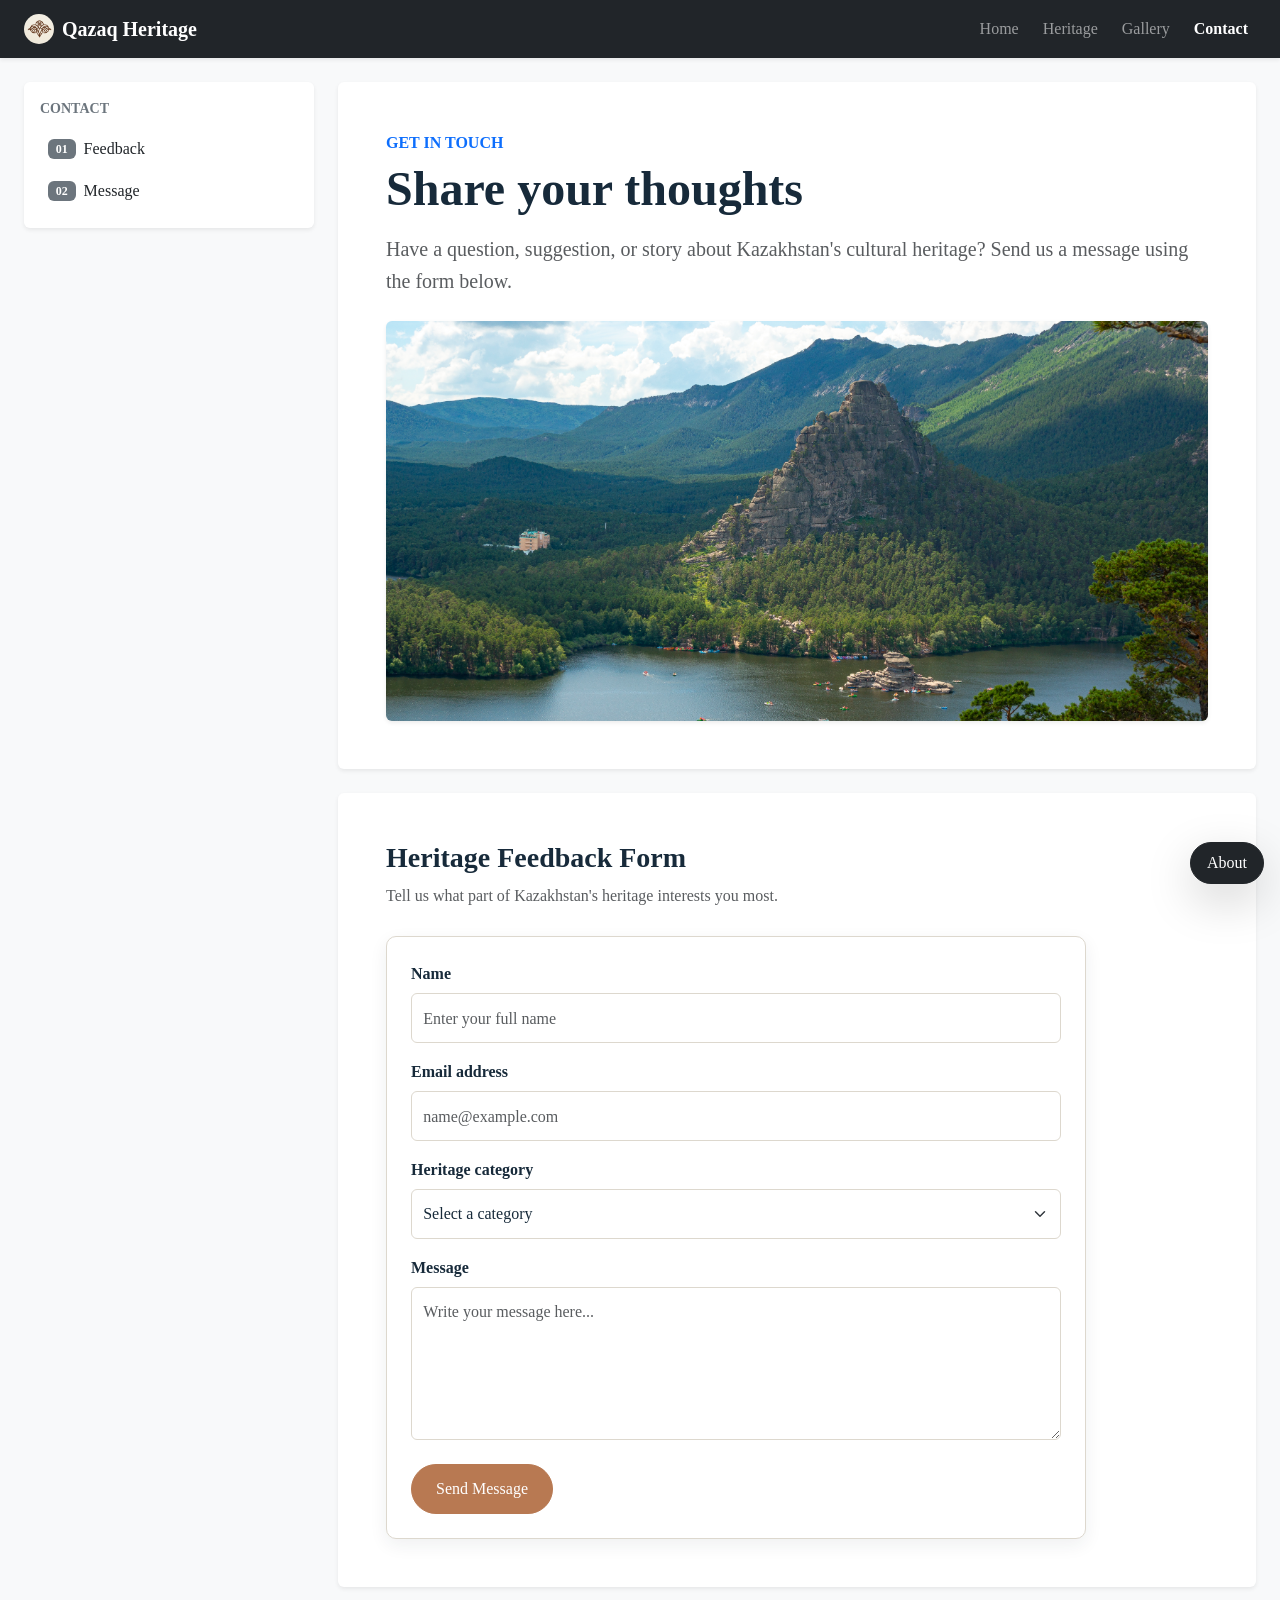
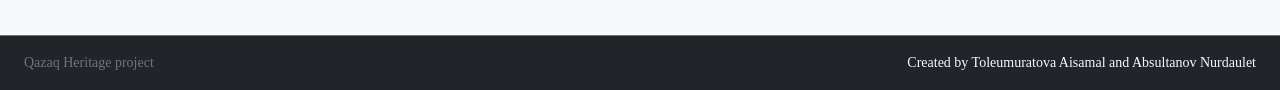
==== contact.html @ be9a11bf "Assignment 3 completed with Bootstrap 5" ====
<!DOCTYPE html>
<html lang="en">
<head>
    <meta charset="UTF-8">
    <meta name="viewport" content="width=device-width, initial-scale=1.0">
    <!-- Qazaq Heritage Team Project -->
    <title>Contact | Qazaq Heritage</title>
    
    <!-- Bootstrap 5 CSS -->
    <link href="https://cdn.jsdelivr.net/npm/bootstrap@5.3.3/dist/css/bootstrap.min.css" rel="stylesheet">
    <!-- Custom Stylesheet -->
    <link rel="stylesheet" href="css/style.css">
</head>
<body class="d-flex flex-column min-vh-100 bg-light">

    <!-- Task 5: Bootstrap Navigation Bar -->
    <header class="sticky-top">
        <nav class="navbar navbar-expand-lg navbar-dark bg-dark shadow-sm">
            <div class="container-fluid px-4">
                <a class="navbar-brand d-flex align-items-center gap-2 fw-bold" href="index.html">
                    <img src="images/hero.jpg" alt="Qazaq Heritage logo" width="30" height="30" class="rounded-circle object-fit-cover">
                    <span>Qazaq Heritage</span>
                </a>
                <button class="navbar-toggler" type="button" data-bs-toggle="collapse" data-bs-target="#mainNavbar" aria-controls="mainNavbar" aria-expanded="false" aria-label="Toggle navigation">
                    <span class="navbar-toggler-icon"></span>
                </button>
                <div class="collapse navbar-collapse" id="mainNavbar">
                    <ul class="navbar-nav ms-auto mb-2 mb-lg-0 gap-lg-2">
                        <li class="nav-item"><a class="nav-link" href="index.html">Home</a></li>
                        <li class="nav-item"><a class="nav-link" href="heritage.html">Heritage</a></li>
                        <li class="nav-item"><a class="nav-link" href="gallery.html">Gallery</a></li>
                        <li class="nav-item"><a class="nav-link active fw-semibold" aria-current="page" href="contact.html">Contact</a></li>
                    </ul>
                </div>
            </div>
        </nav>
    </header>

    <!-- Main Content Layout -->
    <div class="container-fluid flex-grow-1 my-4 px-3 px-md-4">
        <div class="row g-4">
            
            <!-- Sidebar Navigation -->
            <aside class="col-12 col-lg-3">
                <div class="p-3 bg-white rounded shadow-sm sticky-lg-top" style="top: 80px;">
                    <p class="text-uppercase text-secondary fw-bold small mb-2">CONTACT</p>
                    <div class="list-group list-group-flush">
                        <a href="#feedback" class="list-group-item list-group-item-action border-0 px-2 py-2 d-flex align-items-center gap-2">
                            <span class="badge bg-secondary">01</span> Feedback
                        </a>
                        <a href="#message" class="list-group-item list-group-item-action border-0 px-2 py-2 d-flex align-items-center gap-2">
                            <span class="badge bg-secondary">02</span> Message
                        </a>
                    </div>
                </div>
            </aside>

            <!-- Main Body -->
            <main class="col-12 col-lg-9">
                
                <!-- Introduction Section -->
                <section id="feedback" class="p-4 p-md-5 bg-white rounded shadow-sm mb-4">
                    <p class="text-uppercase text-primary fw-bold mb-1">Get in Touch</p>
                    <h1 class="display-5 fw-bold mb-3">Share your thoughts</h1>
                    <p class="lead text-muted mb-4">Have a question, suggestion, or story about Kazakhstan's cultural heritage? Send us a message using the form below.</p>
                    <img src="images/burabay.jpg" alt="Kazakhstan heritage landscape used for the contact page introduction" class="img-fluid rounded shadow-sm w-100 object-fit-cover" style="max-height: 400px;">
                </section>

                <!-- Task 9: Responsive Form Design -->
                <section class="p-4 p-md-5 bg-white rounded shadow-sm mb-4">
                    <h2 class="h3 fw-bold mb-2">Heritage Feedback Form</h2>
                    <p class="text-muted mb-4">Tell us what part of Kazakhstan's heritage interests you most.</p>

                    <form class="contact-form">
                        <div class="mb-3">
                            <label for="name" class="form-label fw-semibold">Name</label>
                            <input type="text" class="form-control form-control-lg" id="name" name="name" placeholder="Enter your full name" required>
                        </div>

                        <div class="mb-3">
                            <label for="email" class="form-label fw-semibold">Email address</label>
                            <input type="email" class="form-control form-control-lg" id="email" name="email" placeholder="name@example.com" required>
                        </div>

                        <div class="mb-3">
                            <label for="category" class="form-label fw-semibold">Heritage category</label>
                            <select class="form-select form-select-lg" id="category" name="category" required>
                                <option value="" disabled selected>Select a category</option>
                                <option value="historical-sites">Historical Sites</option>
                                <option value="traditional-architecture">Traditional Architecture</option>
                                <option value="nomadic-culture">Nomadic Culture</option>
                                <option value="cultural-symbols">Cultural Symbols</option>
                            </select>
                        </div>

                        <div id="message" class="mb-4">
                            <label for="message-input" class="form-label fw-semibold">Message</label>
                            <textarea class="form-control" id="message-input" name="message" rows="5" placeholder="Write your message here..." required></textarea>
                        </div>

                        <button type="submit" class="btn btn-primary btn-lg rounded-pill px-4">Send Message</button>
                    </form>
                </section>

            </main>
        </div>
    </div>

    <!-- Task 10 & Submission Rule: Footer with Member Names -->
    <footer class="bg-dark text-white py-3 mt-auto border-top border-secondary">
        <div class="container-fluid px-4 d-flex flex-column flex-md-row justify-content-between align-items-center gap-2">
            <p class="mb-0 small text-secondary">Qazaq Heritage project</p>
            <p class="mb-0 small text-light">Created by Toleumuratova Aisamal and Absultanov Nurdaulet</p>
        </div>
    </footer>

    <!-- Team Information Widget -->
    <details class="team-info position-fixed bottom-0 end-0 m-3 z-3">
        <summary class="btn btn-dark shadow-lg px-3 py-2 rounded-pill">About</summary>
        <div class="team-info-popup card p-3 shadow-lg border-0 mt-2 position-absolute bottom-100 end-0 bg-white" style="width: 260px;">
            <h3 class="h6 fw-bold mb-3 text-center">About the Team</h3>
            <div class="d-flex justify-content-around">
                <div class="text-center">
                    <img class="rounded-circle object-fit-cover mb-1" src="images/aisamal.jpg" alt="Toleumuratova Aisamal" width="50" height="50">
                    <span class="d-block small fw-semibold">Aisamal</span>
                </div>
                <div class="text-center">
                    <img class="rounded-circle object-fit-cover mb-1" src="images/nurdaulet.jpg" alt="Absultanov Nurdaulet" width="50" height="50">
                    <span class="d-block small fw-semibold">Nurdaulet</span>
                </div>
            </div>
        </div>
    </details>

    <!-- Bootstrap 5 JavaScript Bundle -->
    <script src="https://cdn.jsdelivr.net/npm/bootstrap@5.3.3/dist/js/bootstrap.bundle.min.js"></script>
</body>
</html>
---- css/style.css ----
body {
    margin: 0;
    background-color: #F7F5F0;
    color: #172A3A;
    font-family: Georgia, "Times New Roman", serif;
    line-height: 1.6;
}

.page-layout {
    min-height: 100vh;
    display: grid;
    grid-template-columns: 220px 1fr;
    grid-template-rows: auto 1fr auto;
    grid-template-areas:
        "header  header"
        "sidebar main"
        "footer  footer";
}

.site-header {
    grid-area: header;
    display: flex;
    flex-direction: row;
    justify-content: space-between;
    align-items: center;
    gap: 0.55rem;
    padding: 1.4rem 5vw 1.25rem;
    background-color: #172A3A;
    color: #FFFFFF;
}

.site-footer {
    grid-area: footer;
    display: flex;
    justify-content: space-between;
    align-items: center;
    gap: 1rem;
    padding: 1.25rem 5vw;
    background-color: #172A3A;
    color: #FFFFFF;
    font-size: 0.9rem;
}

.site-footer p {
    margin: 0;
}

.logo {
    display: inline-flex;
    align-items: center;
    gap: 0.55rem;
    color: #FFFFFF;
    font-size: 1.55rem;
    font-weight: bold;
    letter-spacing: 0.03rem;
    text-decoration: none;
}

.logo-mark {
    display: block;
    width: 38px;
    height: 38px;
    object-fit: contain;
    flex-shrink: 0;
}

.main-navigation {
    display: flex;
    align-items: center;
    justify-content: center;
    gap: 1.25rem;
}

.main-navigation a {
    color: inherit;
    text-decoration: none;
    padding: 0.55rem 1rem;
    border-radius: 6px;
    font-size: 1.05rem;
    transition: background-color 0.2s ease, color 0.2s ease;
}

.main-navigation a:hover {
    background-color: rgba(255, 255, 255, 0.1);
    color: #B87952;
}

.main-navigation a.active {
    background-color: #B87952;
    color: #FFFFFF;
}

.sidebar {
    grid-area: sidebar;
    padding: 2.5rem 1rem;
    background-color: #F7F5F0;
    border-right: 1px solid #DDD8CE;
}

.sidebar-label {
    margin: 0 0 1.5rem;
    color: #172A3A;
    font-size: 0.75rem;
    font-weight: bold;
    letter-spacing: 0.16rem;
    line-height: 1.3;
}

.sidebar-index {
    display: flex;
    flex-direction: column;
    gap: 1.15rem;
    margin: 0;
    padding: 0;
    list-style: none;
}

.sidebar-index li {
    margin: 0;
}

.sidebar-index a,
.sidebar-index-static span {
    display: flex;
    flex-direction: column;
    gap: 0.15rem;
    color: #172A3A;
    font-size: 0.75rem;
    font-weight: bold;
    letter-spacing: 0.08rem;
    line-height: 1.3;
    text-decoration: none;
}

.sidebar-index a span,
.sidebar-index-static b {
    color: #6C8582;
    font-size: 0.65rem;
    letter-spacing: 0.12rem;
}

.sidebar-index a:hover,
.sidebar-index a:focus {
    color: #B87952;
}

.main-content {
    grid-area: main;
    width: min(100% - 4rem, 1120px);
    margin: 0 auto;
    padding: 4rem 2rem 5rem;
}

.main-content section {
    margin-bottom: 4rem;
}

.main-content section:last-child {
    margin-bottom: 0;
}

.eyebrow {
    margin: 0 0 0.7rem;
    color: #B87952;
    font-size: 0.75rem;
    font-weight: bold;
    letter-spacing: 0.16rem;
    text-transform: uppercase;
}

h1,
h2,
h3 {
    color: #172A3A;
    line-height: 1.2;
}

h1 {
    max-width: 700px;
    margin: 0 0 1.25rem;
    font-size: clamp(2.2rem, 5vw, 3.8rem);
    letter-spacing: 0;
}

h2 {
    margin: 0 0 0.9rem;
    font-size: 1.65rem;
}

h3 {
    font-size: 1.15rem;
}

.main-content img {
    display: block;
    width: 100%;
    max-width: 850px;
    height: 280px;
    margin-top: 2.25rem;
    object-fit: cover;
    border-radius: 8px;
}

.main-content section > p {
    max-width: 70ch;
}

.main-content ol,
.main-content ul {
    max-width: 620px;
    margin: 1.25rem 0 0;
    padding-left: 1.4rem;
}

.main-content li {
    margin-bottom: 0.55rem;
    padding-left: 0.35rem;
}

.main-content li::marker {
    color: #B87952;
    font-weight: bold;
}

#heritage-guide ol {
    display: flex;
    gap: 1rem;
    max-width: none;
    padding: 0;
    list-style: none;
}

#heritage-guide ol li {
    display: flex;
    flex: 1;
    flex-direction: column;
    gap: 1rem;
    margin: 0;
    padding: 1.25rem;
    border: 1px solid #DDD8CE;
    border-radius: 12px;
    background-color: #FFFFFF;
    transition: border-color 0.2s ease, transform 0.2s ease;
}

#heritage-guide ol li:hover {
    border-color: #B87952;
    transform: translateY(-3px);
}

.guide-number {
    color: #B87952;
    font-size: 0.75rem;
    font-weight: bold;
    letter-spacing: 0.12rem;
}

#heritage-guide ol li > span:last-child {
    color: #172A3A;
    font-weight: bold;
    line-height: 1.35;
}

#heritage-guide ol a {
    color: #B87952;
    font-size: 0.85rem;
    font-weight: normal;
    text-decoration: none;
}

#heritage-guide ol a:hover {
    color: #172A3A;
}

#traditions ul {
    display: grid;
    grid-template-columns: 1fr;
    gap: 0.75rem;
    max-width: 700px;
    padding: 0;
    list-style: none;
}

#traditions ul li {
    margin: 0;
    padding: 1rem;
    border: 1px solid #DDD8CE;
    border-radius: 8px;
    background-color: #FFFFFF;
    transition: border-color 0.2s ease, transform 0.2s ease;
}

#traditions ul li:hover {
    border-color: #6C8582;
    transform: translateY(-2px);
}

#architecture,
#cultural-symbols {
    max-width: 760px;
    padding-top: 1.5rem;
    border-top: 1px solid #DDD8CE;
}

#architecture::before,
#cultural-symbols::before {
    display: block;
    margin-bottom: 0.6rem;
    color: #B87952;
    content: "HERITAGE NOTE";
    font-size: 0.7rem;
    font-weight: bold;
    letter-spacing: 0.14rem;
}

#architecture p,
#cultural-symbols p {
    max-width: 60ch;
    margin-bottom: 0;
}

.featured-cards {
    display: flex;
    flex-direction: column;
    align-items: center;
    gap: 1.5rem;
    margin-top: 1.75rem;
}

.heritage-cards {
    display: flex;
    gap: 1.5rem;
    margin-top: 1.75rem;
}

.heritage-card {
    display: flex;
    flex: 1;
    flex-direction: column;
    min-height: 360px;
    padding: 1.5rem;
    border: 1px solid #DDD8CE;
    border-radius: 10px;
    background-color: #FFFFFF;
    box-shadow: 0 6px 18px rgba(23, 42, 58, 0.07);
    transition: transform 0.2s ease, box-shadow 0.2s ease;
}

.heritage-card:hover {
    transform: translateY(-3px);
    box-shadow: 0 9px 22px rgba(23, 42, 58, 0.12);
}

.heritage-card img {
    width: 100%;
    height: 175px;
    margin: 0 0 1rem;
    object-fit: cover;
    border-radius: 8px;
}

.heritage-card h3 {
    margin: 0 0 0.75rem;
    line-height: 1.3;
}

.heritage-card p {
    margin-top: 0;
}

.heritage-card a {
    display: inline-flex;
    align-items: center;
    justify-content: center;
    margin-top: auto;
    padding: 0.6rem 1rem;
    border-radius: 999px;
    background-color: #B87952;
    color: #FFFFFF;
    font-weight: bold;
    text-decoration: none;
    transition: background-color 0.2s ease, transform 0.2s ease, box-shadow 0.2s ease;
}

.heritage-card a:hover {
    background-color: #172A3A;
    color: #FFFFFF;
    transform: translateY(-1px);
    box-shadow: 0 6px 14px rgba(23, 42, 58, 0.12);
}

.heritage-gallery {
    display: grid;
    grid-template-columns: repeat(3, 1fr);
    justify-items: center;
    gap: 1rem;
    margin-top: 1.75rem;
}

.gallery-item {
    position: relative;
    margin: 0;
    overflow: hidden;
    border: 1px solid #DDD8CE;
    border-radius: 8px;
    background-color: #FFFFFF;
    box-shadow: 0 5px 16px rgba(23, 42, 58, 0.06);
    transition: box-shadow 0.2s ease, transform 0.2s ease;
}

.gallery-item:hover {
    transform: translateY(-3px);
    box-shadow: 0 8px 20px rgba(23, 42, 58, 0.11);
}

.gallery-item img {
    display: block;
    width: 100%;
    max-width: none;
    height: 185px;
    margin: 0;
    object-fit: cover;
    transition: transform 0.2s ease;
}

.gallery-item:hover img {
    transform: scale(1.03);
}

.gallery-item figcaption {
    position: absolute;
    right: 0;
    bottom: 0;
    left: 0;
    padding: 0.75rem 0.85rem;
    background: linear-gradient(transparent, rgba(23, 42, 58, 0.75));
    color: #FFFFFF;
    font-size: 0.95rem;
    opacity: 0;
    transform: translateY(100%);
    transition: opacity 0.25s ease, transform 0.25s ease;
}

.gallery-item:hover figcaption {
    opacity: 1;
    transform: translateY(0);
}

table {
    width: 100%;
    margin-top: 1.75rem;
    border-collapse: collapse;
    background-color: #FFFFFF;
}

th,
td {
    padding: 0.8rem;
    border: 1px solid #DDD8CE;
    text-align: left;
}

th {
    background-color: #F7F5F0;
    color: #172A3A;
}

.contact-form {
    max-width: 700px;
    margin-top: 1.75rem;
    padding: 1.5rem;
    border: 1px solid #DDD8CE;
    border-radius: 10px;
    background-color: #FFFFFF;
    box-shadow: 0 6px 18px rgba(23, 42, 58, 0.07);
}

.form-group {
    margin-bottom: 1.25rem;
}

.contact-form label {
    display: block;
    margin-bottom: 0.4rem;
    font-weight: bold;
}

.contact-form input,
.contact-form select,
.contact-form textarea {
    box-sizing: border-box;
    width: 100%;
    padding: 0.7rem;
    border: 1px solid #DDD8CE;
    border-radius: 6px;
    background-color: #FFFFFF;
    color: #172A3A;
    font: inherit;
}

.contact-form textarea {
    resize: vertical;
}

.contact-form input:focus,
.contact-form select:focus,
.contact-form textarea:focus {
    border-color: #B87952;
    outline: 2px solid #B87952;
    outline-offset: 1px;
}

.contact-form button {
    padding: 0.7rem 1.2rem;
    border: 1px solid #B87952;
    border-radius: 6px;
    background-color: #B87952;
    color: #FFFFFF;
    cursor: pointer;
    font: inherit;
}

.contact-form button:hover {
    background-color: #172A3A;
}

.team-info {
    position: fixed;
    right: 1.25rem;
    bottom: 1.25rem;
    z-index: 2;
    border: none;
}

.team-info summary {
    list-style: none;
    cursor: pointer;
}

.team-info summary::-webkit-details-marker {
    display: none;
}

.team-info-button {
    display: inline-block;
    padding: 0.45rem 0.8rem;
    border: 1px solid #DDD8CE;
    border-radius: 6px;
    background-color: #172A3A;
    color: #FFFFFF;
    cursor: pointer;
    font: inherit;
}

.team-info-button:hover,
.team-info-button:focus {
    background-color: #B87952;
}

.team-info-popup {
    position: absolute;
    right: 0;
    bottom: calc(100% + 0.5rem);
    width: min(360px, calc(100vw - 2rem));
    padding: 1rem;
    border: 1px solid #DDD8CE;
    border-radius: 10px;
    background-color: #FFFFFF;
    box-shadow: 0 8px 20px rgba(23, 42, 58, 0.12);
    opacity: 0;
    visibility: hidden;
    transition: opacity 0.2s ease, visibility 0.2s ease;
}

.team-info[open] .team-info-popup {
    opacity: 1;
    visibility: visible;
}

.team-info-popup h3 {
    margin: 0;
}

.team-photos {
    display: flex;
    gap: 1.25rem;
    justify-content: center;
    margin-top: 0.75rem;
}

.team-person {
    display: flex;
    flex-direction: column;
    align-items: center;
    gap: 0.35rem;
    font-weight: bold;
}

.team-avatar {
    width: 78px;
    height: 78px;
    border: 2px solid #DDD8CE;
    border-radius: 50%;
    object-fit: cover;
}
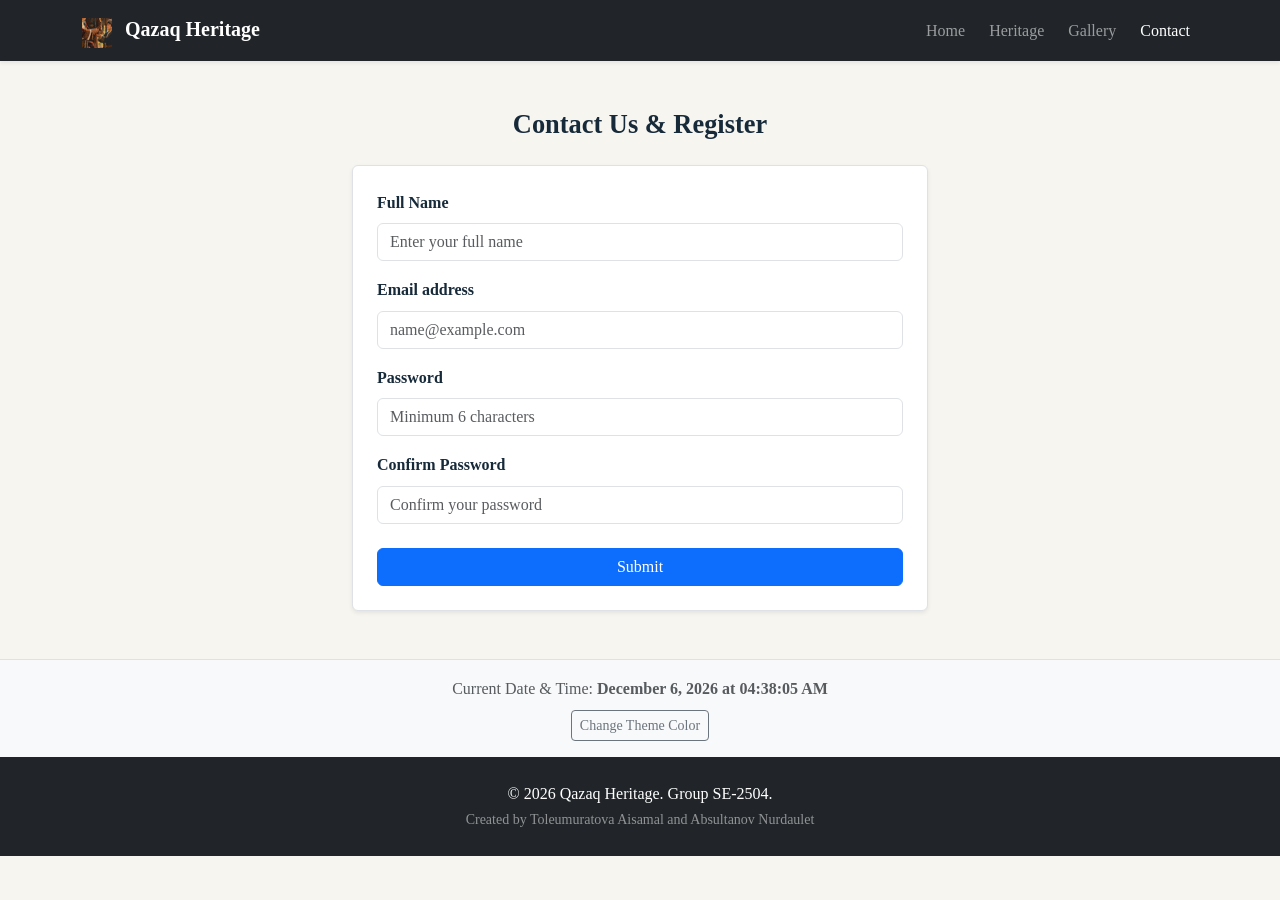
==== commit c2d5d595: "Add files via upload" ====
--- a/contact.html
+++ b/contact.html
@@ -1,138 +1,84 @@
-<!DOCTYPE html>
-<html lang="en">
-<head>
-    <meta charset="UTF-8">
-    <meta name="viewport" content="width=device-width, initial-scale=1.0">
-    <!-- Qazaq Heritage Team Project -->
-    <title>Contact | Qazaq Heritage</title>
-    
-    <!-- Bootstrap 5 CSS -->
-    <link href="https://cdn.jsdelivr.net/npm/bootstrap@5.3.3/dist/css/bootstrap.min.css" rel="stylesheet">
-    <!-- Custom Stylesheet -->
-    <link rel="stylesheet" href="css/style.css">
-</head>
-<body class="d-flex flex-column min-vh-100 bg-light">
-
-    <!-- Task 5: Bootstrap Navigation Bar -->
-    <header class="sticky-top">
-        <nav class="navbar navbar-expand-lg navbar-dark bg-dark shadow-sm">
-            <div class="container-fluid px-4">
-                <a class="navbar-brand d-flex align-items-center gap-2 fw-bold" href="index.html">
-                    <img src="images/hero.jpg" alt="Qazaq Heritage logo" width="30" height="30" class="rounded-circle object-fit-cover">
-                    <span>Qazaq Heritage</span>
-                </a>
-                <button class="navbar-toggler" type="button" data-bs-toggle="collapse" data-bs-target="#mainNavbar" aria-controls="mainNavbar" aria-expanded="false" aria-label="Toggle navigation">
-                    <span class="navbar-toggler-icon"></span>
-                </button>
-                <div class="collapse navbar-collapse" id="mainNavbar">
-                    <ul class="navbar-nav ms-auto mb-2 mb-lg-0 gap-lg-2">
-                        <li class="nav-item"><a class="nav-link" href="index.html">Home</a></li>
-                        <li class="nav-item"><a class="nav-link" href="heritage.html">Heritage</a></li>
-                        <li class="nav-item"><a class="nav-link" href="gallery.html">Gallery</a></li>
-                        <li class="nav-item"><a class="nav-link active fw-semibold" aria-current="page" href="contact.html">Contact</a></li>
-                    </ul>
-                </div>
-            </div>
-        </nav>
-    </header>
-
-    <!-- Main Content Layout -->
-    <div class="container-fluid flex-grow-1 my-4 px-3 px-md-4">
-        <div class="row g-4">
-            
-            <!-- Sidebar Navigation -->
-            <aside class="col-12 col-lg-3">
-                <div class="p-3 bg-white rounded shadow-sm sticky-lg-top" style="top: 80px;">
-                    <p class="text-uppercase text-secondary fw-bold small mb-2">CONTACT</p>
-                    <div class="list-group list-group-flush">
-                        <a href="#feedback" class="list-group-item list-group-item-action border-0 px-2 py-2 d-flex align-items-center gap-2">
-                            <span class="badge bg-secondary">01</span> Feedback
-                        </a>
-                        <a href="#message" class="list-group-item list-group-item-action border-0 px-2 py-2 d-flex align-items-center gap-2">
-                            <span class="badge bg-secondary">02</span> Message
-                        </a>
-                    </div>
-                </div>
-            </aside>
-
-            <!-- Main Body -->
-            <main class="col-12 col-lg-9">
-                
-                <!-- Introduction Section -->
-                <section id="feedback" class="p-4 p-md-5 bg-white rounded shadow-sm mb-4">
-                    <p class="text-uppercase text-primary fw-bold mb-1">Get in Touch</p>
-                    <h1 class="display-5 fw-bold mb-3">Share your thoughts</h1>
-                    <p class="lead text-muted mb-4">Have a question, suggestion, or story about Kazakhstan's cultural heritage? Send us a message using the form below.</p>
-                    <img src="images/burabay.jpg" alt="Kazakhstan heritage landscape used for the contact page introduction" class="img-fluid rounded shadow-sm w-100 object-fit-cover" style="max-height: 400px;">
-                </section>
-
-                <!-- Task 9: Responsive Form Design -->
-                <section class="p-4 p-md-5 bg-white rounded shadow-sm mb-4">
-                    <h2 class="h3 fw-bold mb-2">Heritage Feedback Form</h2>
-                    <p class="text-muted mb-4">Tell us what part of Kazakhstan's heritage interests you most.</p>
-
-                    <form class="contact-form">
-                        <div class="mb-3">
-                            <label for="name" class="form-label fw-semibold">Name</label>
-                            <input type="text" class="form-control form-control-lg" id="name" name="name" placeholder="Enter your full name" required>
-                        </div>
-
-                        <div class="mb-3">
-                            <label for="email" class="form-label fw-semibold">Email address</label>
-                            <input type="email" class="form-control form-control-lg" id="email" name="email" placeholder="name@example.com" required>
-                        </div>
-
-                        <div class="mb-3">
-                            <label for="category" class="form-label fw-semibold">Heritage category</label>
-                            <select class="form-select form-select-lg" id="category" name="category" required>
-                                <option value="" disabled selected>Select a category</option>
-                                <option value="historical-sites">Historical Sites</option>
-                                <option value="traditional-architecture">Traditional Architecture</option>
-                                <option value="nomadic-culture">Nomadic Culture</option>
-                                <option value="cultural-symbols">Cultural Symbols</option>
-                            </select>
-                        </div>
-
-                        <div id="message" class="mb-4">
-                            <label for="message-input" class="form-label fw-semibold">Message</label>
-                            <textarea class="form-control" id="message-input" name="message" rows="5" placeholder="Write your message here..." required></textarea>
-                        </div>
-
-                        <button type="submit" class="btn btn-primary btn-lg rounded-pill px-4">Send Message</button>
-                    </form>
-                </section>
-
-            </main>
-        </div>
-    </div>
-
-    <!-- Task 10 & Submission Rule: Footer with Member Names -->
-    <footer class="bg-dark text-white py-3 mt-auto border-top border-secondary">
-        <div class="container-fluid px-4 d-flex flex-column flex-md-row justify-content-between align-items-center gap-2">
-            <p class="mb-0 small text-secondary">Qazaq Heritage project</p>
-            <p class="mb-0 small text-light">Created by Toleumuratova Aisamal and Absultanov Nurdaulet</p>
-        </div>
-    </footer>
-
-    <!-- Team Information Widget -->
-    <details class="team-info position-fixed bottom-0 end-0 m-3 z-3">
-        <summary class="btn btn-dark shadow-lg px-3 py-2 rounded-pill">About</summary>
-        <div class="team-info-popup card p-3 shadow-lg border-0 mt-2 position-absolute bottom-100 end-0 bg-white" style="width: 260px;">
-            <h3 class="h6 fw-bold mb-3 text-center">About the Team</h3>
-            <div class="d-flex justify-content-around">
-                <div class="text-center">
-                    <img class="rounded-circle object-fit-cover mb-1" src="images/aisamal.jpg" alt="Toleumuratova Aisamal" width="50" height="50">
-                    <span class="d-block small fw-semibold">Aisamal</span>
-                </div>
-                <div class="text-center">
-                    <img class="rounded-circle object-fit-cover mb-1" src="images/nurdaulet.jpg" alt="Absultanov Nurdaulet" width="50" height="50">
-                    <span class="d-block small fw-semibold">Nurdaulet</span>
-                </div>
-            </div>
-        </div>
-    </details>
-
-    <!-- Bootstrap 5 JavaScript Bundle -->
-    <script src="https://cdn.jsdelivr.net/npm/bootstrap@5.3.3/dist/js/bootstrap.bundle.min.js"></script>
-</body>
+<!DOCTYPE html>
+<html lang="en">
+<head>
+    <meta charset="UTF-8">
+    <meta name="viewport" content="width=device-width, initial-scale=1.0">
+    <title>Qazaq Heritage - Contact</title>
+    <link href="https://cdn.jsdelivr.net/npm/bootstrap@5.3.3/dist/css/bootstrap.min.css" rel="stylesheet">
+    <link rel="stylesheet" href="css/style.css">
+</head>
+<body>
+
+    <!-- Navbar -->
+    <nav class="navbar navbar-expand-lg navbar-dark bg-dark shadow-sm">
+        <div class="container">
+            <a class="navbar-brand fw-bold" href="index.html">
+                <img src="images/logo.png" alt="Logo" width="30" height="30" class="d-inline-block align-text-top me-2">
+                Qazaq Heritage
+            </a>
+            <button class="navbar-toggler" type="button" data-bs-toggle="collapse" data-bs-target="#navbarNav">
+                <span class="navbar-toggler-icon"></span>
+            </button>
+            <div class="collapse navbar-collapse" id="navbarNav">
+                <ul class="navbar-nav ms-auto gap-lg-2">
+                    <li class="nav-item"><a class="nav-link" href="index.html">Home</a></li>
+                    <li class="nav-item"><a class="nav-link" href="heritage.html">Heritage</a></li>
+                    <li class="nav-item"><a class="nav-link" href="gallery.html">Gallery</a></li>
+                    <li class="nav-item"><a class="nav-link active" href="contact.html">Contact</a></li>
+                </ul>
+            </div>
+        </div>
+    </nav>
+
+    <!-- Main Content -->
+    <main class="container my-5" style="max-width: 600px;">
+        <h2 class="fw-bold mb-4 text-center">Contact Us & Register</h2>
+        
+        <!-- Task 1: Form Validation -->
+        <form id="contactForm" novalidate class="p-4 border rounded bg-white shadow-sm">
+            <div class="mb-3">
+                <label for="fullName" class="form-label fw-semibold">Full Name</label>
+                <input type="text" class="form-control" id="fullName" placeholder="Enter your full name">
+                <div class="invalid-feedback"></div>
+            </div>
+
+            <div class="mb-3">
+                <label for="emailAddress" class="form-label fw-semibold">Email address</label>
+                <input type="email" class="form-control" id="emailAddress" placeholder="name@example.com">
+                <div class="invalid-feedback"></div>
+            </div>
+
+            <div class="mb-3">
+                <label for="password" class="form-label fw-semibold">Password</label>
+                <input type="password" class="form-control" id="password" placeholder="Minimum 6 characters">
+                <div class="invalid-feedback"></div>
+            </div>
+
+            <div class="mb-3">
+                <label for="confirmPassword" class="form-label fw-semibold">Confirm Password</label>
+                <input type="password" class="form-control" id="confirmPassword" placeholder="Confirm your password">
+                <div class="invalid-feedback"></div>
+            </div>
+
+            <button type="submit" class="btn btn-primary w-100 mt-2">Submit</button>
+        </form>
+    </main>
+
+    <!-- Dynamic Date/Time & Color Switcher -->
+    <div class="text-center py-3 bg-light border-top">
+        <p class="mb-2 text-muted">Current Date & Time: <span id="dateTimeDisplay" class="fw-bold"></span></p>
+        <button id="changeBgBtn" class="btn btn-outline-secondary btn-sm">Change Theme Color</button>
+    </div>
+
+    <!-- Footer -->
+    <footer class="py-4 bg-dark text-white text-center">
+        <div class="container">
+            <p class="mb-0">&copy; 2026 Qazaq Heritage. Group SE-2504.</p>
+            <small class="text-white-50">Created by Toleumuratova Aisamal and Absultanov Nurdaulet</small>
+        </div>
+    </footer>
+
+    <script src="https://cdn.jsdelivr.net/npm/bootstrap@5.3.3/dist/js/bootstrap.bundle.min.js"></script>
+    <script src="js/script.js"></script>
+</body>
 </html>
--- a/css/style.css
+++ b/css/style.css
@@ -1,605 +1,611 @@
-body {
-    margin: 0;
-    background-color: #F7F5F0;
-    color: #172A3A;
-    font-family: Georgia, "Times New Roman", serif;
-    line-height: 1.6;
-}
-
-.page-layout {
-    min-height: 100vh;
-    display: grid;
-    grid-template-columns: 220px 1fr;
-    grid-template-rows: auto 1fr auto;
-    grid-template-areas:
-        "header  header"
-        "sidebar main"
-        "footer  footer";
-}
-
-.site-header {
-    grid-area: header;
-    display: flex;
-    flex-direction: row;
-    justify-content: space-between;
-    align-items: center;
-    gap: 0.55rem;
-    padding: 1.4rem 5vw 1.25rem;
-    background-color: #172A3A;
-    color: #FFFFFF;
-}
-
-.site-footer {
-    grid-area: footer;
-    display: flex;
-    justify-content: space-between;
-    align-items: center;
-    gap: 1rem;
-    padding: 1.25rem 5vw;
-    background-color: #172A3A;
-    color: #FFFFFF;
-    font-size: 0.9rem;
-}
-
-.site-footer p {
-    margin: 0;
-}
-
-.logo {
-    display: inline-flex;
-    align-items: center;
-    gap: 0.55rem;
-    color: #FFFFFF;
-    font-size: 1.55rem;
-    font-weight: bold;
-    letter-spacing: 0.03rem;
-    text-decoration: none;
-}
-
-.logo-mark {
-    display: block;
-    width: 38px;
-    height: 38px;
-    object-fit: contain;
-    flex-shrink: 0;
-}
-
-.main-navigation {
-    display: flex;
-    align-items: center;
-    justify-content: center;
-    gap: 1.25rem;
-}
-
-.main-navigation a {
-    color: inherit;
-    text-decoration: none;
-    padding: 0.55rem 1rem;
-    border-radius: 6px;
-    font-size: 1.05rem;
-    transition: background-color 0.2s ease, color 0.2s ease;
-}
-
-.main-navigation a:hover {
-    background-color: rgba(255, 255, 255, 0.1);
-    color: #B87952;
-}
-
-.main-navigation a.active {
-    background-color: #B87952;
-    color: #FFFFFF;
-}
-
-.sidebar {
-    grid-area: sidebar;
-    padding: 2.5rem 1rem;
-    background-color: #F7F5F0;
-    border-right: 1px solid #DDD8CE;
-}
-
-.sidebar-label {
-    margin: 0 0 1.5rem;
-    color: #172A3A;
-    font-size: 0.75rem;
-    font-weight: bold;
-    letter-spacing: 0.16rem;
-    line-height: 1.3;
-}
-
-.sidebar-index {
-    display: flex;
-    flex-direction: column;
-    gap: 1.15rem;
-    margin: 0;
-    padding: 0;
-    list-style: none;
-}
-
-.sidebar-index li {
-    margin: 0;
-}
-
-.sidebar-index a,
-.sidebar-index-static span {
-    display: flex;
-    flex-direction: column;
-    gap: 0.15rem;
-    color: #172A3A;
-    font-size: 0.75rem;
-    font-weight: bold;
-    letter-spacing: 0.08rem;
-    line-height: 1.3;
-    text-decoration: none;
-}
-
-.sidebar-index a span,
-.sidebar-index-static b {
-    color: #6C8582;
-    font-size: 0.65rem;
-    letter-spacing: 0.12rem;
-}
-
-.sidebar-index a:hover,
-.sidebar-index a:focus {
-    color: #B87952;
-}
-
-.main-content {
-    grid-area: main;
-    width: min(100% - 4rem, 1120px);
-    margin: 0 auto;
-    padding: 4rem 2rem 5rem;
-}
-
-.main-content section {
-    margin-bottom: 4rem;
-}
-
-.main-content section:last-child {
-    margin-bottom: 0;
-}
-
-.eyebrow {
-    margin: 0 0 0.7rem;
-    color: #B87952;
-    font-size: 0.75rem;
-    font-weight: bold;
-    letter-spacing: 0.16rem;
-    text-transform: uppercase;
-}
-
-h1,
-h2,
-h3 {
-    color: #172A3A;
-    line-height: 1.2;
-}
-
-h1 {
-    max-width: 700px;
-    margin: 0 0 1.25rem;
-    font-size: clamp(2.2rem, 5vw, 3.8rem);
-    letter-spacing: 0;
-}
-
-h2 {
-    margin: 0 0 0.9rem;
-    font-size: 1.65rem;
-}
-
-h3 {
-    font-size: 1.15rem;
-}
-
-.main-content img {
-    display: block;
-    width: 100%;
-    max-width: 850px;
-    height: 280px;
-    margin-top: 2.25rem;
-    object-fit: cover;
-    border-radius: 8px;
-}
-
-.main-content section > p {
-    max-width: 70ch;
-}
-
-.main-content ol,
-.main-content ul {
-    max-width: 620px;
-    margin: 1.25rem 0 0;
-    padding-left: 1.4rem;
-}
-
-.main-content li {
-    margin-bottom: 0.55rem;
-    padding-left: 0.35rem;
-}
-
-.main-content li::marker {
-    color: #B87952;
-    font-weight: bold;
-}
-
-#heritage-guide ol {
-    display: flex;
-    gap: 1rem;
-    max-width: none;
-    padding: 0;
-    list-style: none;
-}
-
-#heritage-guide ol li {
-    display: flex;
-    flex: 1;
-    flex-direction: column;
-    gap: 1rem;
-    margin: 0;
-    padding: 1.25rem;
-    border: 1px solid #DDD8CE;
-    border-radius: 12px;
-    background-color: #FFFFFF;
-    transition: border-color 0.2s ease, transform 0.2s ease;
-}
-
-#heritage-guide ol li:hover {
-    border-color: #B87952;
-    transform: translateY(-3px);
-}
-
-.guide-number {
-    color: #B87952;
-    font-size: 0.75rem;
-    font-weight: bold;
-    letter-spacing: 0.12rem;
-}
-
-#heritage-guide ol li > span:last-child {
-    color: #172A3A;
-    font-weight: bold;
-    line-height: 1.35;
-}
-
-#heritage-guide ol a {
-    color: #B87952;
-    font-size: 0.85rem;
-    font-weight: normal;
-    text-decoration: none;
-}
-
-#heritage-guide ol a:hover {
-    color: #172A3A;
-}
-
-#traditions ul {
-    display: grid;
-    grid-template-columns: 1fr;
-    gap: 0.75rem;
-    max-width: 700px;
-    padding: 0;
-    list-style: none;
-}
-
-#traditions ul li {
-    margin: 0;
-    padding: 1rem;
-    border: 1px solid #DDD8CE;
-    border-radius: 8px;
-    background-color: #FFFFFF;
-    transition: border-color 0.2s ease, transform 0.2s ease;
-}
-
-#traditions ul li:hover {
-    border-color: #6C8582;
-    transform: translateY(-2px);
-}
-
-#architecture,
-#cultural-symbols {
-    max-width: 760px;
-    padding-top: 1.5rem;
-    border-top: 1px solid #DDD8CE;
-}
-
-#architecture::before,
-#cultural-symbols::before {
-    display: block;
-    margin-bottom: 0.6rem;
-    color: #B87952;
-    content: "HERITAGE NOTE";
-    font-size: 0.7rem;
-    font-weight: bold;
-    letter-spacing: 0.14rem;
-}
-
-#architecture p,
-#cultural-symbols p {
-    max-width: 60ch;
-    margin-bottom: 0;
-}
-
-.featured-cards {
-    display: flex;
-    flex-direction: column;
-    align-items: center;
-    gap: 1.5rem;
-    margin-top: 1.75rem;
-}
-
-.heritage-cards {
-    display: flex;
-    gap: 1.5rem;
-    margin-top: 1.75rem;
-}
-
-.heritage-card {
-    display: flex;
-    flex: 1;
-    flex-direction: column;
-    min-height: 360px;
-    padding: 1.5rem;
-    border: 1px solid #DDD8CE;
-    border-radius: 10px;
-    background-color: #FFFFFF;
-    box-shadow: 0 6px 18px rgba(23, 42, 58, 0.07);
-    transition: transform 0.2s ease, box-shadow 0.2s ease;
-}
-
-.heritage-card:hover {
-    transform: translateY(-3px);
-    box-shadow: 0 9px 22px rgba(23, 42, 58, 0.12);
-}
-
-.heritage-card img {
-    width: 100%;
-    height: 175px;
-    margin: 0 0 1rem;
-    object-fit: cover;
-    border-radius: 8px;
-}
-
-.heritage-card h3 {
-    margin: 0 0 0.75rem;
-    line-height: 1.3;
-}
-
-.heritage-card p {
-    margin-top: 0;
-}
-
-.heritage-card a {
-    display: inline-flex;
-    align-items: center;
-    justify-content: center;
-    margin-top: auto;
-    padding: 0.6rem 1rem;
-    border-radius: 999px;
-    background-color: #B87952;
-    color: #FFFFFF;
-    font-weight: bold;
-    text-decoration: none;
-    transition: background-color 0.2s ease, transform 0.2s ease, box-shadow 0.2s ease;
-}
-
-.heritage-card a:hover {
-    background-color: #172A3A;
-    color: #FFFFFF;
-    transform: translateY(-1px);
-    box-shadow: 0 6px 14px rgba(23, 42, 58, 0.12);
-}
-
-.heritage-gallery {
-    display: grid;
-    grid-template-columns: repeat(3, 1fr);
-    justify-items: center;
-    gap: 1rem;
-    margin-top: 1.75rem;
-}
-
-.gallery-item {
-    position: relative;
-    margin: 0;
-    overflow: hidden;
-    border: 1px solid #DDD8CE;
-    border-radius: 8px;
-    background-color: #FFFFFF;
-    box-shadow: 0 5px 16px rgba(23, 42, 58, 0.06);
-    transition: box-shadow 0.2s ease, transform 0.2s ease;
-}
-
-.gallery-item:hover {
-    transform: translateY(-3px);
-    box-shadow: 0 8px 20px rgba(23, 42, 58, 0.11);
-}
-
-.gallery-item img {
-    display: block;
-    width: 100%;
-    max-width: none;
-    height: 185px;
-    margin: 0;
-    object-fit: cover;
-    transition: transform 0.2s ease;
-}
-
-.gallery-item:hover img {
-    transform: scale(1.03);
-}
-
-.gallery-item figcaption {
-    position: absolute;
-    right: 0;
-    bottom: 0;
-    left: 0;
-    padding: 0.75rem 0.85rem;
-    background: linear-gradient(transparent, rgba(23, 42, 58, 0.75));
-    color: #FFFFFF;
-    font-size: 0.95rem;
-    opacity: 0;
-    transform: translateY(100%);
-    transition: opacity 0.25s ease, transform 0.25s ease;
-}
-
-.gallery-item:hover figcaption {
-    opacity: 1;
-    transform: translateY(0);
-}
-
-table {
-    width: 100%;
-    margin-top: 1.75rem;
-    border-collapse: collapse;
-    background-color: #FFFFFF;
-}
-
-th,
-td {
-    padding: 0.8rem;
-    border: 1px solid #DDD8CE;
-    text-align: left;
-}
-
-th {
-    background-color: #F7F5F0;
-    color: #172A3A;
-}
-
-.contact-form {
-    max-width: 700px;
-    margin-top: 1.75rem;
-    padding: 1.5rem;
-    border: 1px solid #DDD8CE;
-    border-radius: 10px;
-    background-color: #FFFFFF;
-    box-shadow: 0 6px 18px rgba(23, 42, 58, 0.07);
-}
-
-.form-group {
-    margin-bottom: 1.25rem;
-}
-
-.contact-form label {
-    display: block;
-    margin-bottom: 0.4rem;
-    font-weight: bold;
-}
-
-.contact-form input,
-.contact-form select,
-.contact-form textarea {
-    box-sizing: border-box;
-    width: 100%;
-    padding: 0.7rem;
-    border: 1px solid #DDD8CE;
-    border-radius: 6px;
-    background-color: #FFFFFF;
-    color: #172A3A;
-    font: inherit;
-}
-
-.contact-form textarea {
-    resize: vertical;
-}
-
-.contact-form input:focus,
-.contact-form select:focus,
-.contact-form textarea:focus {
-    border-color: #B87952;
-    outline: 2px solid #B87952;
-    outline-offset: 1px;
-}
-
-.contact-form button {
-    padding: 0.7rem 1.2rem;
-    border: 1px solid #B87952;
-    border-radius: 6px;
-    background-color: #B87952;
-    color: #FFFFFF;
-    cursor: pointer;
-    font: inherit;
-}
-
-.contact-form button:hover {
-    background-color: #172A3A;
-}
-
-.team-info {
-    position: fixed;
-    right: 1.25rem;
-    bottom: 1.25rem;
-    z-index: 2;
-    border: none;
-}
-
-.team-info summary {
-    list-style: none;
-    cursor: pointer;
-}
-
-.team-info summary::-webkit-details-marker {
-    display: none;
-}
-
-.team-info-button {
-    display: inline-block;
-    padding: 0.45rem 0.8rem;
-    border: 1px solid #DDD8CE;
-    border-radius: 6px;
-    background-color: #172A3A;
-    color: #FFFFFF;
-    cursor: pointer;
-    font: inherit;
-}
-
-.team-info-button:hover,
-.team-info-button:focus {
-    background-color: #B87952;
-}
-
-.team-info-popup {
-    position: absolute;
-    right: 0;
-    bottom: calc(100% + 0.5rem);
-    width: min(360px, calc(100vw - 2rem));
-    padding: 1rem;
-    border: 1px solid #DDD8CE;
-    border-radius: 10px;
-    background-color: #FFFFFF;
-    box-shadow: 0 8px 20px rgba(23, 42, 58, 0.12);
-    opacity: 0;
-    visibility: hidden;
-    transition: opacity 0.2s ease, visibility 0.2s ease;
-}
-
-.team-info[open] .team-info-popup {
-    opacity: 1;
-    visibility: visible;
-}
-
-.team-info-popup h3 {
-    margin: 0;
-}
-
-.team-photos {
-    display: flex;
-    gap: 1.25rem;
-    justify-content: center;
-    margin-top: 0.75rem;
-}
-
-.team-person {
-    display: flex;
-    flex-direction: column;
-    align-items: center;
-    gap: 0.35rem;
-    font-weight: bold;
-}
-
-.team-avatar {
-    width: 78px;
-    height: 78px;
-    border: 2px solid #DDD8CE;
-    border-radius: 50%;
-    object-fit: cover;
+body {
+    margin: 0;
+    background-color: #F7F5F0;
+    color: #172A3A;
+    font-family: Georgia, "Times New Roman", serif;
+    line-height: 1.6;
+}
+
+.page-layout {
+    min-height: 100vh;
+    display: grid;
+    grid-template-columns: 220px 1fr;
+    grid-template-rows: auto 1fr auto;
+    grid-template-areas:
+        "header  header"
+        "sidebar main"
+        "footer  footer";
+}
+
+.site-header {
+    grid-area: header;
+    display: flex;
+    flex-direction: row;
+    justify-content: space-between;
+    align-items: center;
+    gap: 0.55rem;
+    padding: 1.4rem 5vw 1.25rem;
+    background-color: #172A3A;
+    color: #FFFFFF;
+}
+
+.site-footer {
+    grid-area: footer;
+    display: flex;
+    justify-content: space-between;
+    align-items: center;
+    gap: 1rem;
+    padding: 1.25rem 5vw;
+    background-color: #172A3A;
+    color: #FFFFFF;
+    font-size: 0.9rem;
+}
+
+.site-footer p {
+    margin: 0;
+}
+
+.logo {
+    display: inline-flex;
+    align-items: center;
+    gap: 0.55rem;
+    color: #FFFFFF;
+    font-size: 1.55rem;
+    font-weight: bold;
+    letter-spacing: 0.03rem;
+    text-decoration: none;
+}
+
+.logo-mark {
+    display: block;
+    width: 38px;
+    height: 38px;
+    object-fit: contain;
+    flex-shrink: 0;
+}
+
+.main-navigation {
+    display: flex;
+    align-items: center;
+    justify-content: center;
+    gap: 1.25rem;
+}
+
+.main-navigation a {
+    color: inherit;
+    text-decoration: none;
+    padding: 0.55rem 1rem;
+    border-radius: 6px;
+    font-size: 1.05rem;
+    transition: background-color 0.2s ease, color 0.2s ease;
+}
+
+.main-navigation a:hover {
+    background-color: rgba(255, 255, 255, 0.1);
+    color: #B87952;
+}
+
+.main-navigation a.active {
+    background-color: #B87952;
+    color: #FFFFFF;
+}
+
+.sidebar {
+    grid-area: sidebar;
+    padding: 2.5rem 1rem;
+    background-color: #F7F5F0;
+    border-right: 1px solid #DDD8CE;
+}
+
+.sidebar-label {
+    margin: 0 0 1.5rem;
+    color: #172A3A;
+    font-size: 0.75rem;
+    font-weight: bold;
+    letter-spacing: 0.16rem;
+    line-height: 1.3;
+}
+
+.sidebar-index {
+    display: flex;
+    flex-direction: column;
+    gap: 1.15rem;
+    margin: 0;
+    padding: 0;
+    list-style: none;
+}
+
+.sidebar-index li {
+    margin: 0;
+}
+
+.sidebar-index a,
+.sidebar-index-static span {
+    display: flex;
+    flex-direction: column;
+    gap: 0.15rem;
+    color: #172A3A;
+    font-size: 0.75rem;
+    font-weight: bold;
+    letter-spacing: 0.08rem;
+    line-height: 1.3;
+    text-decoration: none;
+}
+
+.sidebar-index a span,
+.sidebar-index-static b {
+    color: #6C8582;
+    font-size: 0.65rem;
+    letter-spacing: 0.12rem;
+}
+
+.sidebar-index a:hover,
+.sidebar-index a:focus {
+    color: #B87952;
+}
+
+.main-content {
+    grid-area: main;
+    width: min(100% - 4rem, 1120px);
+    margin: 0 auto;
+    padding: 4rem 2rem 5rem;
+}
+
+.main-content section {
+    margin-bottom: 4rem;
+}
+
+.main-content section:last-child {
+    margin-bottom: 0;
+}
+
+.eyebrow {
+    margin: 0 0 0.7rem;
+    color: #B87952;
+    font-size: 0.75rem;
+    font-weight: bold;
+    letter-spacing: 0.16rem;
+    text-transform: uppercase;
+}
+
+h1,
+h2,
+h3 {
+    color: #172A3A;
+    line-height: 1.2;
+}
+
+h1 {
+    max-width: 700px;
+    margin: 0 0 1.25rem;
+    font-size: clamp(2.2rem, 5vw, 3.8rem);
+    letter-spacing: 0;
+}
+
+h2 {
+    margin: 0 0 0.9rem;
+    font-size: 1.65rem;
+}
+
+h3 {
+    font-size: 1.15rem;
+}
+
+.main-content img {
+    display: block;
+    width: 100%;
+    max-width: 850px;
+    height: 280px;
+    margin-top: 2.25rem;
+    object-fit: cover;
+    border-radius: 8px;
+}
+
+.main-content section > p {
+    max-width: 70ch;
+}
+
+.main-content ol,
+.main-content ul {
+    max-width: 620px;
+    margin: 1.25rem 0 0;
+    padding-left: 1.4rem;
+}
+
+.main-content li {
+    margin-bottom: 0.55rem;
+    padding-left: 0.35rem;
+}
+
+.main-content li::marker {
+    color: #B87952;
+    font-weight: bold;
+}
+
+#heritage-guide ol {
+    display: flex;
+    gap: 1rem;
+    max-width: none;
+    padding: 0;
+    list-style: none;
+}
+
+#heritage-guide ol li {
+    display: flex;
+    flex: 1;
+    flex-direction: column;
+    gap: 1rem;
+    margin: 0;
+    padding: 1.25rem;
+    border: 1px solid #DDD8CE;
+    border-radius: 12px;
+    background-color: #FFFFFF;
+    transition: border-color 0.2s ease, transform 0.2s ease;
+}
+
+#heritage-guide ol li:hover {
+    border-color: #B87952;
+    transform: translateY(-3px);
+}
+
+.guide-number {
+    color: #B87952;
+    font-size: 0.75rem;
+    font-weight: bold;
+    letter-spacing: 0.12rem;
+}
+
+#heritage-guide ol li > span:last-child {
+    color: #172A3A;
+    font-weight: bold;
+    line-height: 1.35;
+}
+
+#heritage-guide ol a {
+    color: #B87952;
+    font-size: 0.85rem;
+    font-weight: normal;
+    text-decoration: none;
+}
+
+#heritage-guide ol a:hover {
+    color: #172A3A;
+}
+
+#traditions ul {
+    display: grid;
+    grid-template-columns: 1fr;
+    gap: 0.75rem;
+    max-width: 700px;
+    padding: 0;
+    list-style: none;
+}
+
+#traditions ul li {
+    margin: 0;
+    padding: 1rem;
+    border: 1px solid #DDD8CE;
+    border-radius: 8px;
+    background-color: #FFFFFF;
+    transition: border-color 0.2s ease, transform 0.2s ease;
+}
+
+#traditions ul li:hover {
+    border-color: #6C8582;
+    transform: translateY(-2px);
+}
+
+#architecture,
+#cultural-symbols {
+    max-width: 760px;
+    padding-top: 1.5rem;
+    border-top: 1px solid #DDD8CE;
+}
+
+#architecture::before,
+#cultural-symbols::before {
+    display: block;
+    margin-bottom: 0.6rem;
+    color: #B87952;
+    content: "HERITAGE NOTE";
+    font-size: 0.7rem;
+    font-weight: bold;
+    letter-spacing: 0.14rem;
+}
+
+#architecture p,
+#cultural-symbols p {
+    max-width: 60ch;
+    margin-bottom: 0;
+}
+
+.featured-cards {
+    display: flex;
+    flex-direction: column;
+    align-items: center;
+    gap: 1.5rem;
+    margin-top: 1.75rem;
+}
+
+.heritage-cards {
+    display: flex;
+    gap: 1.5rem;
+    margin-top: 1.75rem;
+}
+
+.heritage-card {
+    display: flex;
+    flex: 1;
+    flex-direction: column;
+    min-height: 360px;
+    padding: 1.5rem;
+    border: 1px solid #DDD8CE;
+    border-radius: 10px;
+    background-color: #FFFFFF;
+    box-shadow: 0 6px 18px rgba(23, 42, 58, 0.07);
+    transition: transform 0.2s ease, box-shadow 0.2s ease;
+}
+
+.heritage-card:hover {
+    transform: translateY(-3px);
+    box-shadow: 0 9px 22px rgba(23, 42, 58, 0.12);
+}
+
+.heritage-card img {
+    width: 100%;
+    height: 175px;
+    margin: 0 0 1rem;
+    object-fit: cover;
+    border-radius: 8px;
+}
+
+.heritage-card h3 {
+    margin: 0 0 0.75rem;
+    line-height: 1.3;
+}
+
+.heritage-card p {
+    margin-top: 0;
+}
+
+.heritage-card a {
+    display: inline-flex;
+    align-items: center;
+    justify-content: center;
+    margin-top: auto;
+    padding: 0.6rem 1rem;
+    border-radius: 999px;
+    background-color: #B87952;
+    color: #FFFFFF;
+    font-weight: bold;
+    text-decoration: none;
+    transition: background-color 0.2s ease, transform 0.2s ease, box-shadow 0.2s ease;
+}
+
+.heritage-card a:hover {
+    background-color: #172A3A;
+    color: #FFFFFF;
+    transform: translateY(-1px);
+    box-shadow: 0 6px 14px rgba(23, 42, 58, 0.12);
+}
+
+.heritage-gallery {
+    display: grid;
+    grid-template-columns: repeat(3, 1fr);
+    justify-items: center;
+    gap: 1rem;
+    margin-top: 1.75rem;
+}
+
+.gallery-item {
+    position: relative;
+    margin: 0;
+    overflow: hidden;
+    border: 1px solid #DDD8CE;
+    border-radius: 8px;
+    background-color: #FFFFFF;
+    box-shadow: 0 5px 16px rgba(23, 42, 58, 0.06);
+    transition: box-shadow 0.2s ease, transform 0.2s ease;
+}
+
+.gallery-item:hover {
+    transform: translateY(-3px);
+    box-shadow: 0 8px 20px rgba(23, 42, 58, 0.11);
+}
+
+.gallery-item img {
+    display: block;
+    width: 100%;
+    max-width: none;
+    height: 185px;
+    margin: 0;
+    object-fit: cover;
+    transition: transform 0.2s ease;
+}
+
+.gallery-item:hover img {
+    transform: scale(1.03);
+}
+
+.gallery-item figcaption {
+    position: absolute;
+    right: 0;
+    bottom: 0;
+    left: 0;
+    padding: 0.75rem 0.85rem;
+    background: linear-gradient(transparent, rgba(23, 42, 58, 0.75));
+    color: #FFFFFF;
+    font-size: 0.95rem;
+    opacity: 0;
+    transform: translateY(100%);
+    transition: opacity 0.25s ease, transform 0.25s ease;
+}
+
+.gallery-item:hover figcaption {
+    opacity: 1;
+    transform: translateY(0);
+}
+
+table {
+    width: 100%;
+    margin-top: 1.75rem;
+    border-collapse: collapse;
+    background-color: #FFFFFF;
+}
+
+th,
+td {
+    padding: 0.8rem;
+    border: 1px solid #DDD8CE;
+    text-align: left;
+}
+
+th {
+    background-color: #F7F5F0;
+    color: #172A3A;
+}
+
+.contact-form {
+    max-width: 700px;
+    margin-top: 1.75rem;
+    padding: 1.5rem;
+    border: 1px solid #DDD8CE;
+    border-radius: 10px;
+    background-color: #FFFFFF;
+    box-shadow: 0 6px 18px rgba(23, 42, 58, 0.07);
+}
+
+.form-group {
+    margin-bottom: 1.25rem;
+}
+
+.contact-form label {
+    display: block;
+    margin-bottom: 0.4rem;
+    font-weight: bold;
+}
+
+.contact-form input,
+.contact-form select,
+.contact-form textarea {
+    box-sizing: border-box;
+    width: 100%;
+    padding: 0.7rem;
+    border: 1px solid #DDD8CE;
+    border-radius: 6px;
+    background-color: #FFFFFF;
+    color: #172A3A;
+    font: inherit;
+}
+
+.contact-form textarea {
+    resize: vertical;
+}
+
+.contact-form input:focus,
+.contact-form select:focus,
+.contact-form textarea:focus {
+    border-color: #B87952;
+    outline: 2px solid #B87952;
+    outline-offset: 1px;
+}
+
+.contact-form button {
+    padding: 0.7rem 1.2rem;
+    border: 1px solid #B87952;
+    border-radius: 6px;
+    background-color: #B87952;
+    color: #FFFFFF;
+    cursor: pointer;
+    font: inherit;
+}
+
+.contact-form button:hover {
+    background-color: #172A3A;
+}
+
+.team-info {
+    position: fixed;
+    right: 1.25rem;
+    bottom: 1.25rem;
+    z-index: 2;
+    border: none;
+}
+
+.team-info summary {
+    list-style: none;
+    cursor: pointer;
+}
+
+.team-info summary::-webkit-details-marker {
+    display: none;
+}
+
+.team-info-button {
+    display: inline-block;
+    padding: 0.45rem 0.8rem;
+    border: 1px solid #DDD8CE;
+    border-radius: 6px;
+    background-color: #172A3A;
+    color: #FFFFFF;
+    cursor: pointer;
+    font: inherit;
+}
+
+.team-info-button:hover,
+.team-info-button:focus {
+    background-color: #B87952;
+}
+
+.team-info-popup {
+    position: absolute;
+    right: 0;
+    bottom: calc(100% + 0.5rem);
+    width: min(360px, calc(100vw - 2rem));
+    padding: 1rem;
+    border: 1px solid #DDD8CE;
+    border-radius: 10px;
+    background-color: #FFFFFF;
+    box-shadow: 0 8px 20px rgba(23, 42, 58, 0.12);
+    opacity: 0;
+    visibility: hidden;
+    transition: opacity 0.2s ease, visibility 0.2s ease;
+}
+
+.team-info[open] .team-info-popup {
+    opacity: 1;
+    visibility: visible;
+}
+
+.team-info-popup h3 {
+    margin: 0;
+}
+
+.team-photos {
+    display: flex;
+    gap: 1.25rem;
+    justify-content: center;
+    margin-top: 0.75rem;
+}
+
+.team-person {
+    display: flex;
+    flex-direction: column;
+    align-items: center;
+    gap: 0.35rem;
+    font-weight: bold;
+}
+
+.team-avatar {
+    width: 78px;
+    height: 78px;
+    border: 2px solid #DDD8CE;
+    border-radius: 50%;
+    object-fit: cover;
+}
+.contact-block {
+  background-color: blue; /* Синий фон */
+  color: white;           /* Белый цвет текста */
+  text-align: center;     /* Выравнивание текста по центру */
+  padding: 20px;          /* Внутренний отступ, чтобы блок выглядел красиво */
 }
